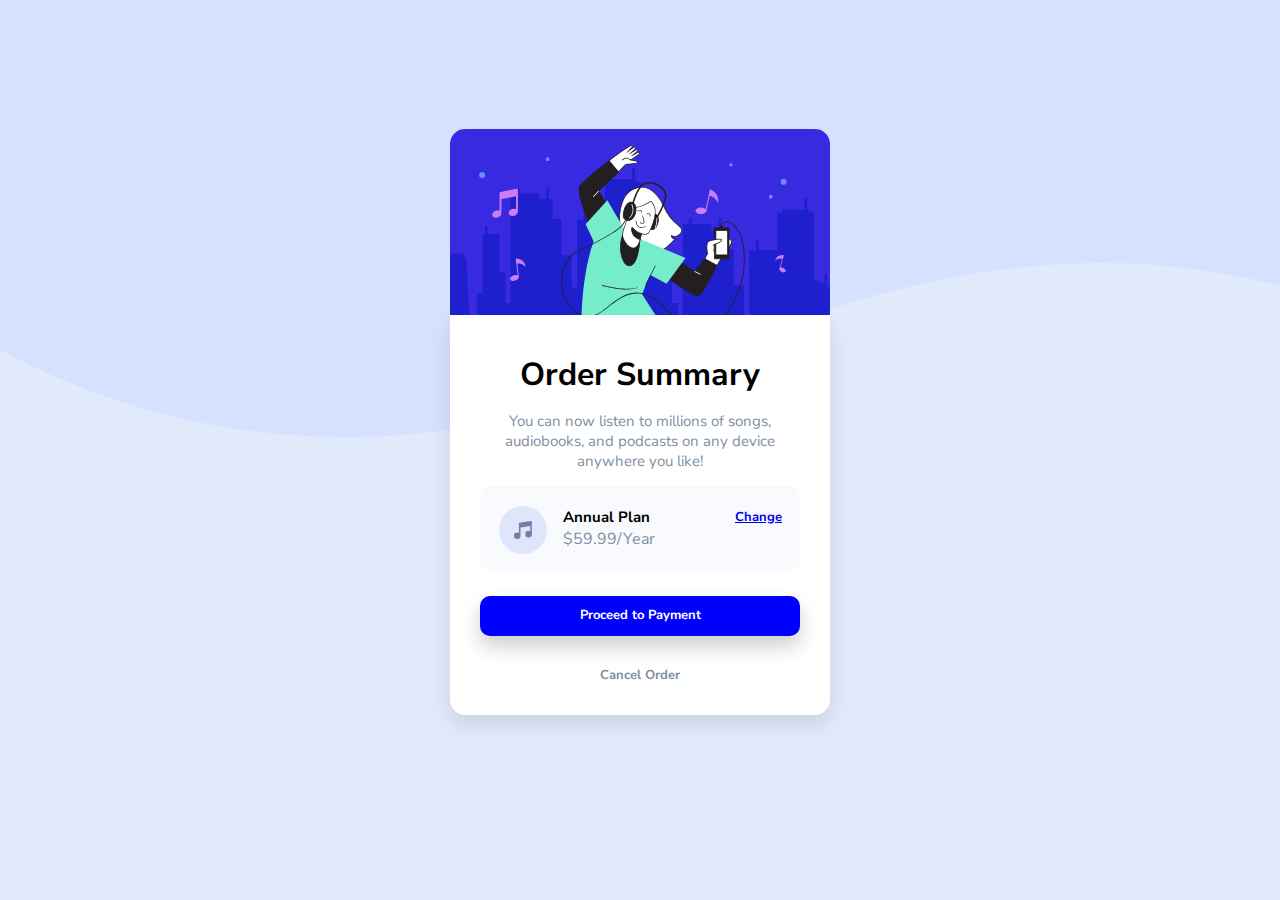
==== index.html @ 8b34904b "Rename newbie.html to index.html" ====
<!DOCTYPE html>
<html lang="en">
    <head>
        <title>Newbie</title>
        <link rel="stylesheet" type="text/css" href="CSSnewbie.css">
    </head>
    <body>
        <div>
            <div class="center">
                <img src="illustration-hero.svg" class="hero" alt="image of hero">
                <h1>Order Summary</h1>
                <p class="content">You can now listen to millions of songs,<br> audiobooks, and podcasts on any device<br> anywhere you like!</p>
               <div class="plan">
                   <img src="icon-music.svg" class="music" alt="image of music icon">
                   <p class="sub"><strong class="annual">Annual Plan</strong><br><span class="money">$59.99/Year</span></p>
                   <p class="change"><a href="#"><strong>Change</strong></a></p>
               </div>
                <a href="#" class="line">
                    <p class="proceed"><strong">Proceed to Payment</strong></p>
                </a>
                <a href="#" class="line">
                    <p class="cancel"><strong">Cancel Order</strong></p>
                </a>
            </div>
        </div>
    </body>
</html>
---- CSSnewbie.css ----
@import url('https://fonts.googleapis.com/css2?family=Nunito+Sans');

body {
   background-color: #e1eafa;
   background-image: url("pattern-background-desktop.svg");
   background-repeat: no-repeat;
   font-family: 'Nunito sans';
}
.center {
    width: 380px;
    height: 400px;
    box-shadow: 0px 10px 20px rgba(0,0,0,0.1);
    border-radius: 0px 0px 15px 15px;
    background-color: #ffffff;
    position: absolute;
    top: 35%;
    left: 50%;
    margin-left: -190px;
}
h1 {
    text-align: center;
    margin: 38px 0px 0px 0px;
    font-weight: bolder;
}
.content {
    text-align: center;
    margin: 15px 0px 0px 0px;
    color: #7e8fa5;
    font-size: 15px;
}
.plan {
    list-style: grid;
    margin: 15px 30px 0px 30px;
    padding: 20px 0px 0px 0px;
    border-radius: 10px 10px 10px 10px;
    background-color: #f8fafd;
    height: 65px;

}
.proceed {
    text-align: center;
    margin: 25px 30px 0px 30px;
    padding: 10px 0px 0px 0px;
    border-radius: 10px 10px 10px 10px;
    box-shadow: 0px 10px 20px rgba(0,0,0,0.2);
    background-color: #0000ff;
    height: 30px;
    color: #ffffff;
    font-size: 13px;
}
.cancel {
    text-align: center;
    margin: 30px 0px 0px 0px;
    font-size: 13px;
    color:#7e8fa5;
}
.hero {
    width: 380px;
    margin-left: -190px;
    border-radius: 15px 15px 0px 0px;
    position:absolute;
    bottom: 100%;
    left: 50%;
}
.annual {
    font-size: 15px;
}
.money {
    color: #7e8fa5;
}
.change {
    font-size: 13px;
    position: absolute;
    bottom: 44%; 
    left: 75%;
}
.sub {
    position: relative;
    bottom: 108%;
    left: 26%;
}
.music {
    position: relative;
    left: 6%;
}
.line {
    text-decoration: none;
    font-weight: bolder;
}
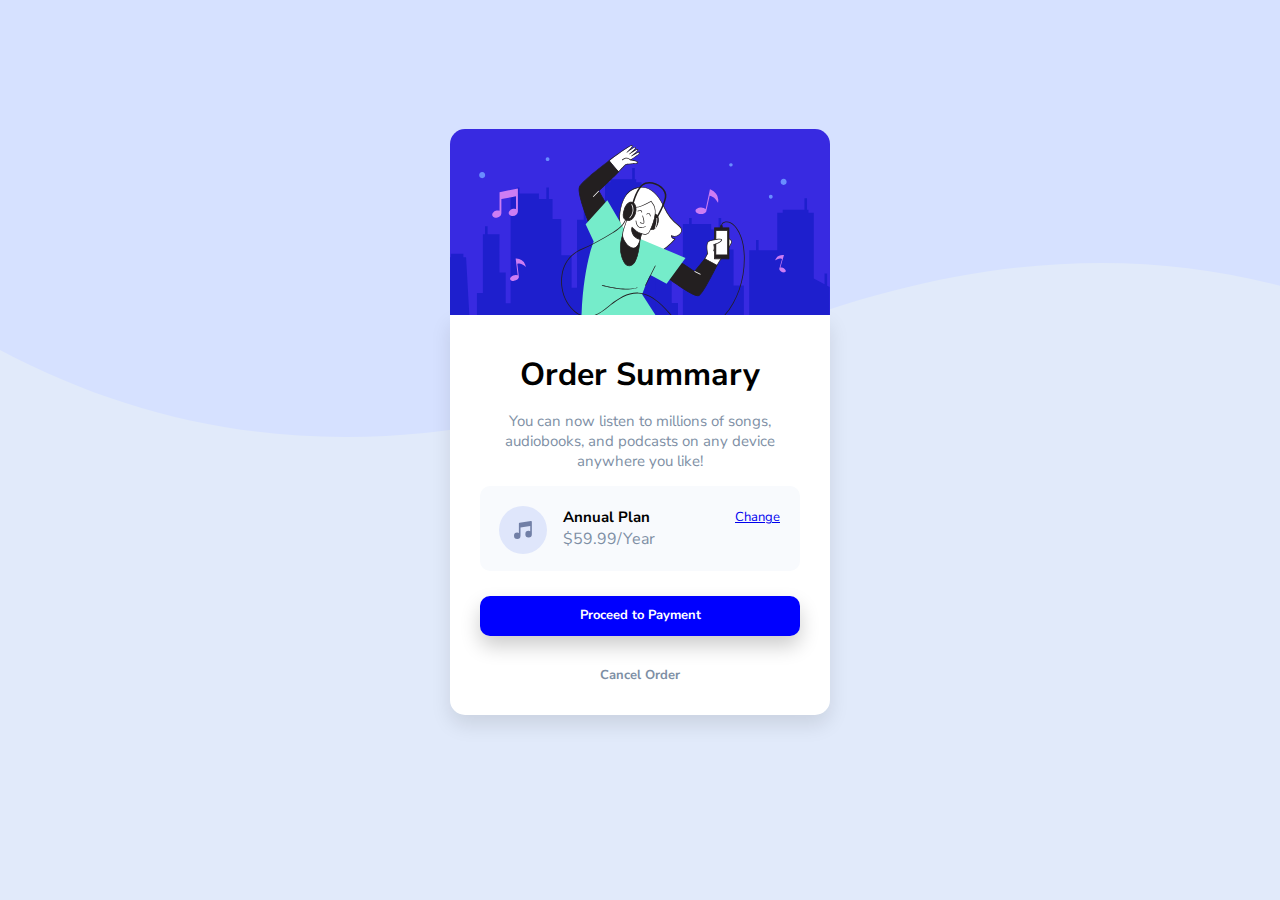
==== commit 0bf5ec91: "Update index.html" ====
--- a/index.html
+++ b/index.html
@@ -13,13 +13,13 @@
                <div class="plan">
                    <img src="icon-music.svg" class="music" alt="image of music icon">
                    <p class="sub"><strong class="annual">Annual Plan</strong><br><span class="money">$59.99/Year</span></p>
-                   <p class="change"><a href="#"><strong>Change</strong></a></p>
+                   <p class="change"><a href="#">Change</a></p>
                </div>
                 <a href="#" class="line">
-                    <p class="proceed"><strong">Proceed to Payment</strong></p>
+                    <p class="proceed">Proceed to Payment</p>
                 </a>
                 <a href="#" class="line">
-                    <p class="cancel"><strong">Cancel Order</strong></p>
+                    <p class="cancel">Cancel Order</p>
                 </a>
             </div>
         </div>
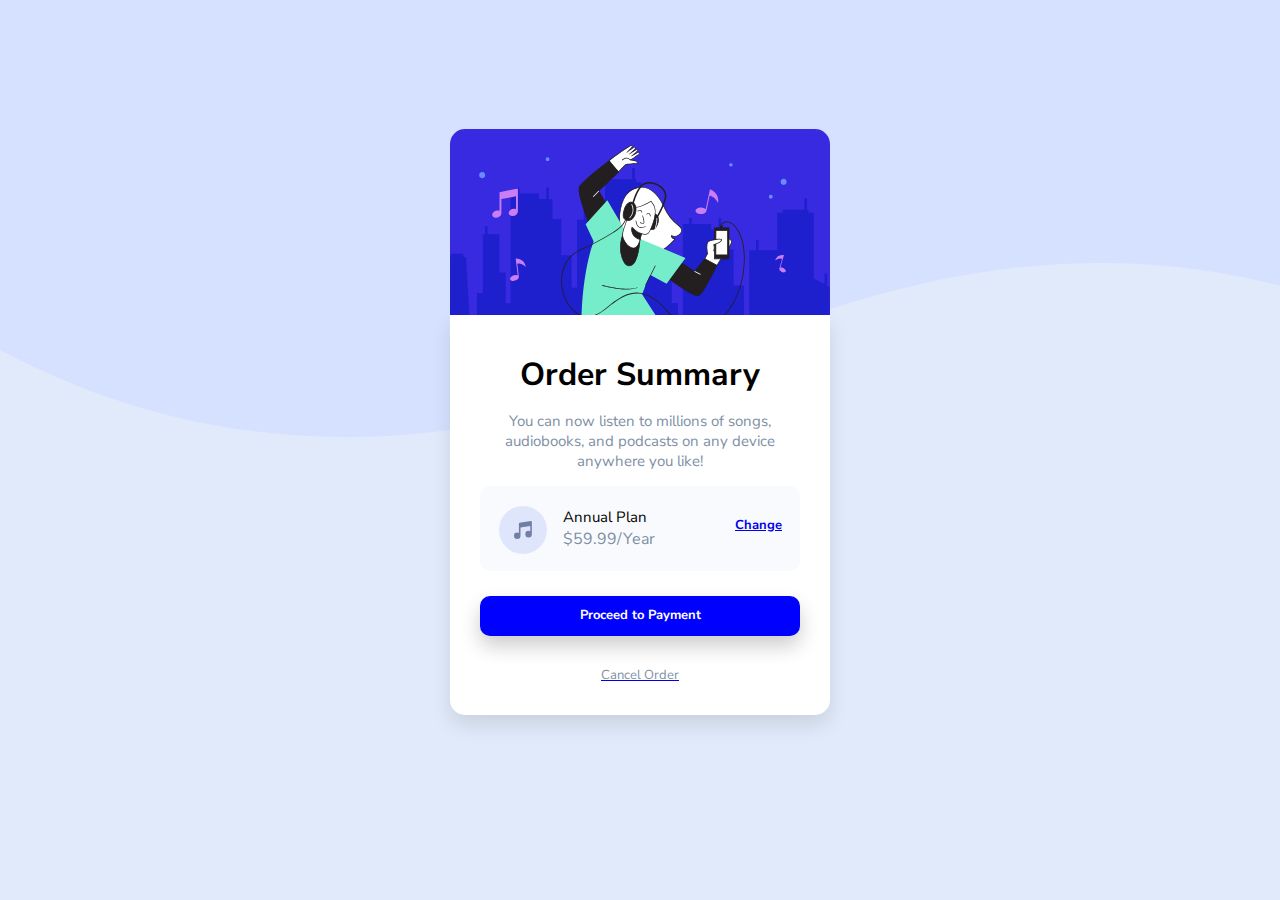
==== commit d39baecb: "commit" ====
--- a/index.html
+++ b/index.html
@@ -2,26 +2,28 @@
 <html lang="en">
     <head>
         <title>Newbie</title>
+        <meta charset="utf-8">
+        <meta name="viewport" content="width=device-width, initial-scale=1.0">
+        <link rel="preconnect" href="https://fonts.googleapis.com">
+        <link rel="preconnect" href="https://fonts.gstatic.com" crossorigin>
         <link rel="stylesheet" type="text/css" href="CSSnewbie.css">
     </head>
     <body>
-        <div>
-            <div class="center">
-                <img src="illustration-hero.svg" class="hero" alt="image of hero">
-                <h1>Order Summary</h1>
-                <p class="content">You can now listen to millions of songs,<br> audiobooks, and podcasts on any device<br> anywhere you like!</p>
-               <div class="plan">
-                   <img src="icon-music.svg" class="music" alt="image of music icon">
-                   <p class="sub"><strong class="annual">Annual Plan</strong><br><span class="money">$59.99/Year</span></p>
-                   <p class="change"><a href="#">Change</a></p>
-               </div>
-                <a href="#" class="line">
-                    <p class="proceed">Proceed to Payment</p>
-                </a>
-                <a href="#" class="line">
-                    <p class="cancel">Cancel Order</p>
-                </a>
-            </div>
+        <div class="center">
+            <img src="illustration-hero.svg" class="hero" alt="image of hero">
+            <h1>Order Summary</h1>
+            <p class="content">You can now listen to millions of songs,<br> audiobooks, and podcasts on any device<br> anywhere you like!</p>
+           <div class="plan">
+               <img src="icon-music.svg" class="music" alt="image of music icon">
+               <p class="sub"><span class="annual">Annual Plan</span><br><span class="money">$59.99/Year</span></p>
+               <p class="change"><a href="#">Change</a></p>
+           </div>
+            <a href="#" class="line">
+                <p class="proceed">Proceed to Payment</p>
+            </a>
+            <a href="#" class="line2">
+                <p class="cancel">Cancel Order</p>
+            </a>
         </div>
     </body>
 </html>
--- a/CSSnewbie.css
+++ b/CSSnewbie.css
@@ -70,8 +70,9 @@
 }
 .change {
     font-size: 13px;
+    font-weight: bold;
     position: absolute;
-    bottom: 44%; 
+    bottom: 42%; 
     left: 75%;
 }
 .sub {
@@ -86,4 +87,4 @@
 .line {
     text-decoration: none;
     font-weight: bolder;
-}+}
